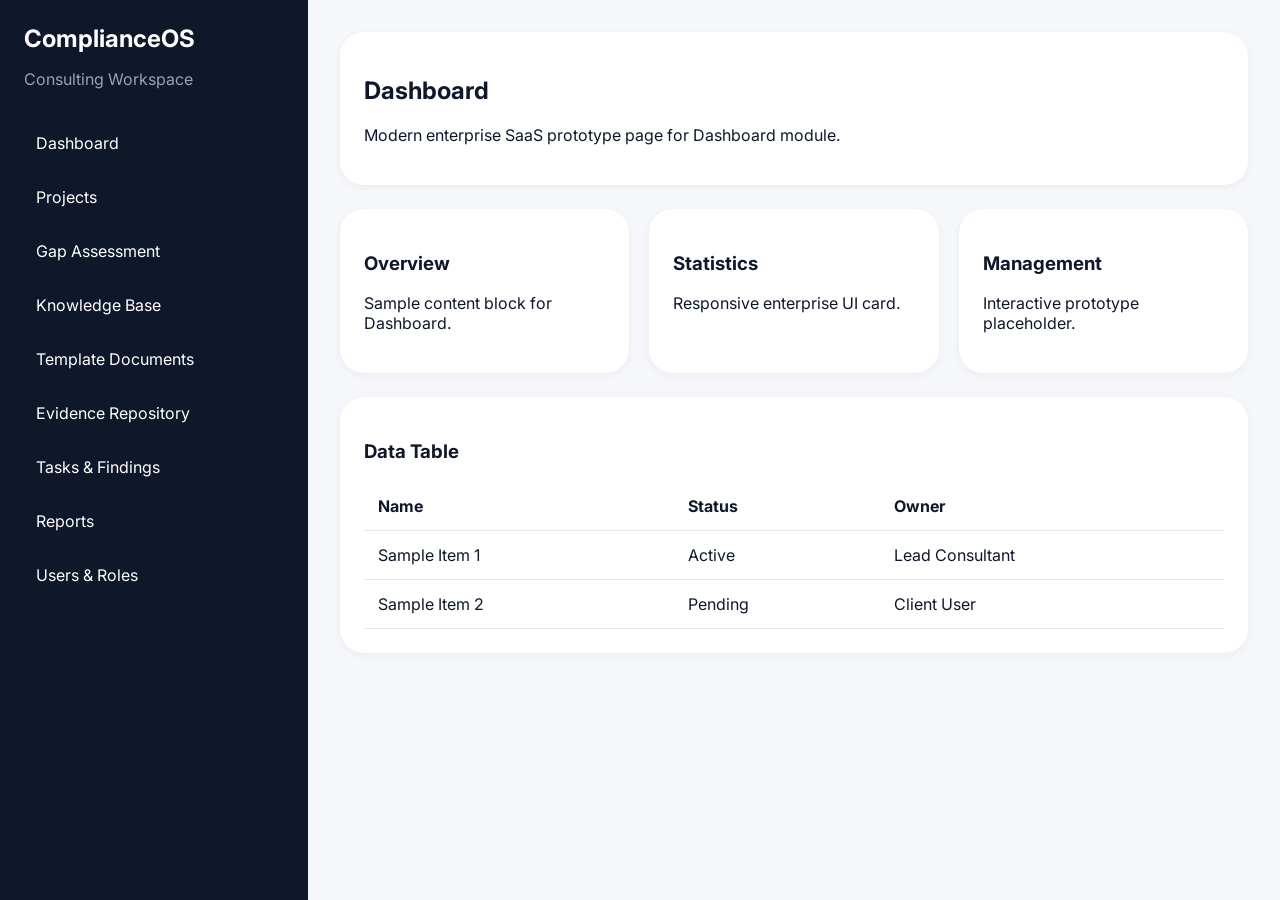
==== index.html @ 2ffb5356 "Initial Atlas upload" ====
<!DOCTYPE html>
<html lang="id">
<head>
  <meta charset="UTF-8">
  <meta name="viewport" content="width=device-width, initial-scale=1.0">
  <title>Dashboard - ComplianceOS</title>
  <link rel="stylesheet" href="assets/css/style.css">
  <link rel="preconnect" href="https://fonts.googleapis.com">
  <link href="https://fonts.googleapis.com/css2?family=Inter:wght@400;500;600;700&display=swap" rel="stylesheet">
</head>
<body>

<div class="layout">

  <aside class="sidebar">
    <h1>ComplianceOS</h1>
    <p>Consulting Workspace</p>

    <nav>
      
<a href="index.html">Dashboard</a>
<a href="projects.html">Projects</a>
<a href="gap-assessment.html">Gap Assessment</a>
<a href="knowledge-base.html">Knowledge Base</a>
<a href="template-documents.html">Template Documents</a>
<a href="evidence-repository.html">Evidence Repository</a>
<a href="tasks-findings.html">Tasks & Findings</a>
<a href="reports.html">Reports</a>
<a href="users-roles.html">Users & Roles</a>

    </nav>
  </aside>

  <main class="main">

    <div class="card">
      <h2>Dashboard</h2>
      <p>Modern enterprise SaaS prototype page for Dashboard module.</p>
    </div>

    <div class="grid">

      <div class="card">
        <h3>Overview</h3>
        <p>Sample content block for Dashboard.</p>
      </div>

      <div class="card">
        <h3>Statistics</h3>
        <p>Responsive enterprise UI card.</p>
      </div>

      <div class="card">
        <h3>Management</h3>
        <p>Interactive prototype placeholder.</p>
      </div>

    </div>

    <div class="card">
      <h3>Data Table</h3>

      <table>
        <thead>
          <tr>
            <th>Name</th>
            <th>Status</th>
            <th>Owner</th>
          </tr>
        </thead>

        <tbody>
          <tr>
            <td>Sample Item 1</td>
            <td>Active</td>
            <td>Lead Consultant</td>
          </tr>

          <tr>
            <td>Sample Item 2</td>
            <td>Pending</td>
            <td>Client User</td>
          </tr>
        </tbody>
      </table>

    </div>

  </main>

</div>

<script src="assets/js/app.js"></script>
</body>
</html>
---- assets/css/style.css ----
body {
  font-family: Inter, sans-serif;
  margin: 0;
  background: #f5f7fb;
  color: #0f172a;
}

.layout {
  display: flex;
  min-height: 100vh;
}

.sidebar {
  width: 260px;
  background: #0f172a;
  color: white;
  padding: 24px;
}

.sidebar h1 {
  margin: 0;
  font-size: 24px;
}

.sidebar p {
  color: #94a3b8;
}

.sidebar nav {
  margin-top: 32px;
  display: flex;
  flex-direction: column;
  gap: 10px;
}

.sidebar nav a {
  color: white;
  text-decoration: none;
  padding: 12px;
  border-radius: 12px;
}

.sidebar nav a:hover {
  background: #1e293b;
}

.main {
  flex: 1;
  padding: 32px;
}

.card {
  background: white;
  padding: 24px;
  border-radius: 24px;
  box-shadow: 0 2px 8px rgba(0,0,0,0.05);
  margin-bottom: 24px;
}

.grid {
  display: grid;
  grid-template-columns: repeat(auto-fit, minmax(250px,1fr));
  gap: 20px;
}

button {
  background: #4f46e5;
  border: none;
  color: white;
  padding: 12px 18px;
  border-radius: 12px;
  cursor: pointer;
}

table {
  width: 100%;
  border-collapse: collapse;
}

table th, table td {
  padding: 14px;
  border-bottom: 1px solid #e2e8f0;
  text-align: left;
}

@media (max-width: 768px) {
  .layout {
    flex-direction: column;
  }

  .sidebar {
    width: auto;
  }
}
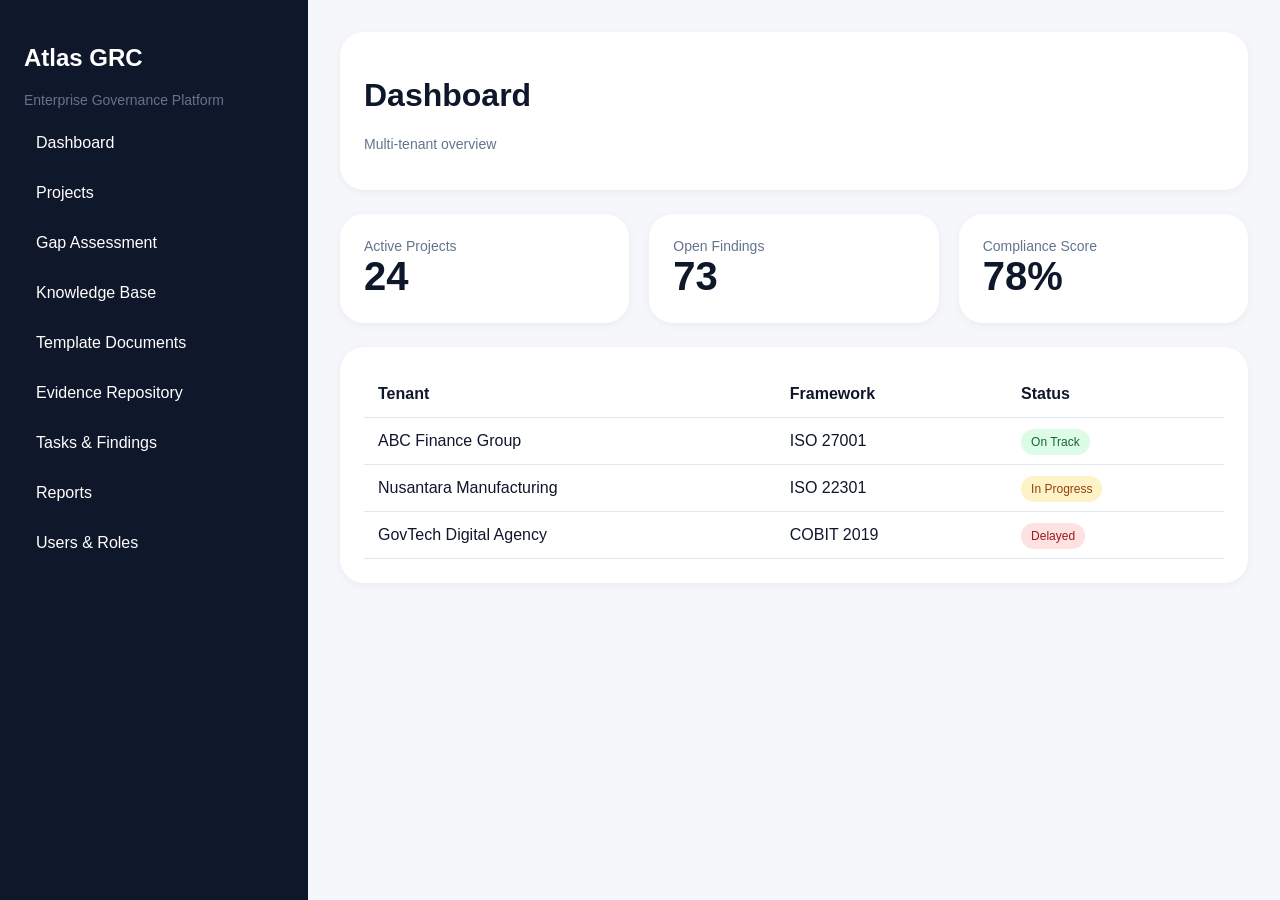
==== commit fa2ba6a1: "Add files via upload" ====
--- a/index.html
+++ b/index.html
@@ -1,24 +1,18 @@
 
 <!DOCTYPE html>
-<html lang="id">
+<html>
 <head>
-  <meta charset="UTF-8">
-  <meta name="viewport" content="width=device-width, initial-scale=1.0">
-  <title>Dashboard - ComplianceOS</title>
-  <link rel="stylesheet" href="assets/css/style.css">
-  <link rel="preconnect" href="https://fonts.googleapis.com">
-  <link href="https://fonts.googleapis.com/css2?family=Inter:wght@400;500;600;700&display=swap" rel="stylesheet">
+<meta charset='UTF-8'>
+<meta name='viewport' content='width=device-width, initial-scale=1.0'>
+<title>Index - Atlas GRC Platform</title>
+<link rel='stylesheet' href='assets/css/style.css'>
 </head>
 <body>
+<div class='layout'>
+<aside class='sidebar'>
+<h1>Atlas GRC</h1>
+<p class='small'>Enterprise Governance Platform</p>
 
-<div class="layout">
-
-  <aside class="sidebar">
-    <h1>ComplianceOS</h1>
-    <p>Consulting Workspace</p>
-
-    <nav>
-      
 <a href="index.html">Dashboard</a>
 <a href="projects.html">Projects</a>
 <a href="gap-assessment.html">Gap Assessment</a>
@@ -29,68 +23,26 @@
 <a href="reports.html">Reports</a>
 <a href="users-roles.html">Users & Roles</a>
 
-    </nav>
-  </aside>
+</aside>
+<main class='main'>
 
-  <main class="main">
-
-    <div class="card">
-      <h2>Dashboard</h2>
-      <p>Modern enterprise SaaS prototype page for Dashboard module.</p>
-    </div>
-
-    <div class="grid">
-
-      <div class="card">
-        <h3>Overview</h3>
-        <p>Sample content block for Dashboard.</p>
-      </div>
-
-      <div class="card">
-        <h3>Statistics</h3>
-        <p>Responsive enterprise UI card.</p>
-      </div>
-
-      <div class="card">
-        <h3>Management</h3>
-        <p>Interactive prototype placeholder.</p>
-      </div>
-
-    </div>
-
-    <div class="card">
-      <h3>Data Table</h3>
-
-      <table>
-        <thead>
-          <tr>
-            <th>Name</th>
-            <th>Status</th>
-            <th>Owner</th>
-          </tr>
-        </thead>
-
-        <tbody>
-          <tr>
-            <td>Sample Item 1</td>
-            <td>Active</td>
-            <td>Lead Consultant</td>
-          </tr>
-
-          <tr>
-            <td>Sample Item 2</td>
-            <td>Pending</td>
-            <td>Client User</td>
-          </tr>
-        </tbody>
-      </table>
-
-    </div>
-
-  </main>
-
+<div class='card'><h1>Dashboard</h1><p class='small'>Multi-tenant overview</p></div>
+<div class='grid'>
+<div class='card'><div class='small'>Active Projects</div><div class='kpi'>24</div></div>
+<div class='card'><div class='small'>Open Findings</div><div class='kpi'>73</div></div>
+<div class='card'><div class='small'>Compliance Score</div><div class='kpi'>78%</div></div>
+</div>
+<div class='card'>
+<table>
+<tr><th>Tenant</th><th>Framework</th><th>Status</th></tr>
+<tr><td>ABC Finance Group</td><td>ISO 27001</td><td><span class='badge green'>On Track</span></td></tr>
+<tr><td>Nusantara Manufacturing</td><td>ISO 22301</td><td><span class='badge yellow'>In Progress</span></td></tr>
+<tr><td>GovTech Digital Agency</td><td>COBIT 2019</td><td><span class='badge red'>Delayed</span></td></tr>
+</table>
 </div>
 
-<script src="assets/js/app.js"></script>
+</main>
+</div>
+<script src='assets/js/app.js'></script>
 </body>
 </html>
--- a/assets/css/style.css
+++ b/assets/css/style.css
@@ -1,95 +1,20 @@
 
-body {
-  font-family: Inter, sans-serif;
-  margin: 0;
-  background: #f5f7fb;
-  color: #0f172a;
-}
-
-.layout {
-  display: flex;
-  min-height: 100vh;
-}
-
-.sidebar {
-  width: 260px;
-  background: #0f172a;
-  color: white;
-  padding: 24px;
-}
-
-.sidebar h1 {
-  margin: 0;
-  font-size: 24px;
-}
-
-.sidebar p {
-  color: #94a3b8;
-}
-
-.sidebar nav {
-  margin-top: 32px;
-  display: flex;
-  flex-direction: column;
-  gap: 10px;
-}
-
-.sidebar nav a {
-  color: white;
-  text-decoration: none;
-  padding: 12px;
-  border-radius: 12px;
-}
-
-.sidebar nav a:hover {
-  background: #1e293b;
-}
-
-.main {
-  flex: 1;
-  padding: 32px;
-}
-
-.card {
-  background: white;
-  padding: 24px;
-  border-radius: 24px;
-  box-shadow: 0 2px 8px rgba(0,0,0,0.05);
-  margin-bottom: 24px;
-}
-
-.grid {
-  display: grid;
-  grid-template-columns: repeat(auto-fit, minmax(250px,1fr));
-  gap: 20px;
-}
-
-button {
-  background: #4f46e5;
-  border: none;
-  color: white;
-  padding: 12px 18px;
-  border-radius: 12px;
-  cursor: pointer;
-}
-
-table {
-  width: 100%;
-  border-collapse: collapse;
-}
-
-table th, table td {
-  padding: 14px;
-  border-bottom: 1px solid #e2e8f0;
-  text-align: left;
-}
-
-@media (max-width: 768px) {
-  .layout {
-    flex-direction: column;
-  }
-
-  .sidebar {
-    width: auto;
-  }
-}
+body{font-family:Arial,sans-serif;background:#f5f7fb;margin:0;color:#0f172a}
+.layout{display:flex;min-height:100vh}
+.sidebar{width:260px;background:#0f172a;color:white;padding:24px}
+.sidebar a{display:block;color:white;text-decoration:none;padding:12px;border-radius:12px;margin-top:8px}
+.sidebar a:hover,.active{background:#4f46e5}
+.main{flex:1;padding:32px}
+.card{background:white;padding:24px;border-radius:24px;box-shadow:0 2px 8px rgba(0,0,0,.05);margin-bottom:24px}
+.grid{display:grid;grid-template-columns:repeat(auto-fit,minmax(250px,1fr));gap:20px}
+.kpi{font-size:40px;font-weight:bold}
+.small{color:#64748b;font-size:14px}
+table{width:100%;border-collapse:collapse}
+th,td{padding:14px;border-bottom:1px solid #e2e8f0;text-align:left}
+.badge{padding:6px 10px;border-radius:999px;font-size:12px}
+.green{background:#dcfce7;color:#166534}
+.yellow{background:#fef3c7;color:#92400e}
+.red{background:#fee2e2;color:#991b1b}
+.blue{background:#dbeafe;color:#1d4ed8}
+.btn{background:#4f46e5;color:white;border:none;padding:12px 18px;border-radius:12px}
+@media(max-width:768px){.layout{flex-direction:column}.sidebar{width:auto}.main{padding:18px}}
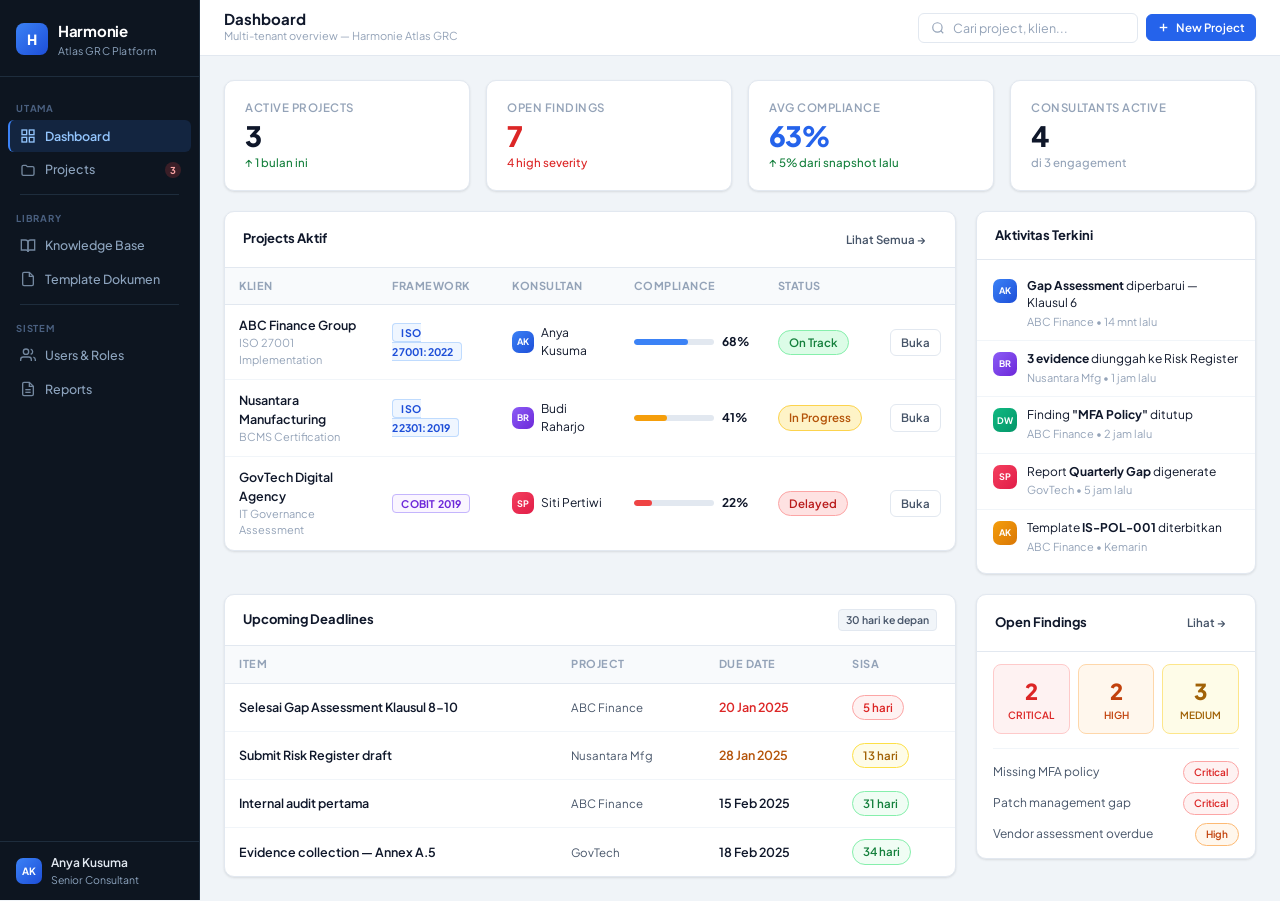
==== commit fc12dcda: "Add files via upload" ====
--- a/index.html
+++ b/index.html
@@ -1,48 +1,352 @@
-
 <!DOCTYPE html>
-<html>
+<html lang="id">
 <head>
-<meta charset='UTF-8'>
-<meta name='viewport' content='width=device-width, initial-scale=1.0'>
-<title>Index - Atlas GRC Platform</title>
-<link rel='stylesheet' href='assets/css/style.css'>
+<meta charset="UTF-8">
+<meta name="viewport" content="width=device-width, initial-scale=1.0">
+<title>Dashboard — Harmonie (Atlas GRC)</title>
+<link rel="stylesheet" href="styles.css">
 </head>
 <body>
-<div class='layout'>
-<aside class='sidebar'>
-<h1>Atlas GRC</h1>
-<p class='small'>Enterprise Governance Platform</p>
-
-<a href="index.html">Dashboard</a>
-<a href="projects.html">Projects</a>
-<a href="gap-assessment.html">Gap Assessment</a>
-<a href="knowledge-base.html">Knowledge Base</a>
-<a href="template-documents.html">Template Documents</a>
-<a href="evidence-repository.html">Evidence Repository</a>
-<a href="tasks-findings.html">Tasks & Findings</a>
-<a href="reports.html">Reports</a>
-<a href="users-roles.html">Users & Roles</a>
-
-</aside>
-<main class='main'>
-
-<div class='card'><h1>Dashboard</h1><p class='small'>Multi-tenant overview</p></div>
-<div class='grid'>
-<div class='card'><div class='small'>Active Projects</div><div class='kpi'>24</div></div>
-<div class='card'><div class='small'>Open Findings</div><div class='kpi'>73</div></div>
-<div class='card'><div class='small'>Compliance Score</div><div class='kpi'>78%</div></div>
+<div class="app-shell">
+
+  <!-- SIDEBAR -->
+  <aside class="sidebar">
+    <div class="sidebar-header">
+      <div class="sidebar-logo">
+        <div class="sidebar-logo-icon">H</div>
+        <div>
+          <div class="sidebar-brand-name">Harmonie</div>
+          <div class="sidebar-brand-sub">Atlas GRC Platform</div>
+        </div>
+      </div>
+    </div>
+
+    <nav class="sidebar-nav">
+      <div class="nav-section-label">Utama</div>
+      <a href="index.html" class="nav-item active">
+        <svg class="nav-icon" viewBox="0 0 24 24" fill="none" stroke="currentColor" stroke-width="2"><rect x="3" y="3" width="7" height="7"/><rect x="14" y="3" width="7" height="7"/><rect x="3" y="14" width="7" height="7"/><rect x="14" y="14" width="7" height="7"/></svg>
+        Dashboard
+      </a>
+      <a href="projects.html" class="nav-item">
+        <svg class="nav-icon" viewBox="0 0 24 24" fill="none" stroke="currentColor" stroke-width="2"><path d="M3 7a2 2 0 0 1 2-2h4l2 2h8a2 2 0 0 1 2 2v9a2 2 0 0 1-2 2H5a2 2 0 0 1-2-2z"/></svg>
+        Projects
+        <span class="nav-badge">3</span>
+      </a>
+
+      <div class="sidebar-divider"></div>
+      <div class="nav-section-label">Library</div>
+      <a href="knowledge-base.html" class="nav-item">
+        <svg class="nav-icon" viewBox="0 0 24 24" fill="none" stroke="currentColor" stroke-width="2"><path d="M2 3h6a4 4 0 0 1 4 4v14a3 3 0 0 0-3-3H2z"/><path d="M22 3h-6a4 4 0 0 0-4 4v14a3 3 0 0 1 3-3h7z"/></svg>
+        Knowledge Base
+      </a>
+      <a href="template-documents.html" class="nav-item">
+        <svg class="nav-icon" viewBox="0 0 24 24" fill="none" stroke="currentColor" stroke-width="2"><path d="M14 2H6a2 2 0 0 0-2 2v16a2 2 0 0 0 2 2h12a2 2 0 0 0 2-2V8z"/><polyline points="14,2 14,8 20,8"/></svg>
+        Template Dokumen
+      </a>
+      <div class="sidebar-divider"></div>
+      <div class="nav-section-label">Sistem</div>
+      <a href="users-roles.html" class="nav-item">
+        <svg class="nav-icon" viewBox="0 0 24 24" fill="none" stroke="currentColor" stroke-width="2"><path d="M17 21v-2a4 4 0 0 0-4-4H5a4 4 0 0 0-4 4v2"/><circle cx="9" cy="7" r="4"/><path d="M23 21v-2a4 4 0 0 0-3-3.87"/><path d="M16 3.13a4 4 0 0 1 0 7.75"/></svg>
+        Users & Roles
+      </a>
+      <a href="reports.html" class="nav-item">
+        <svg class="nav-icon" viewBox="0 0 24 24" fill="none" stroke="currentColor" stroke-width="2"><path d="M14 2H6a2 2 0 0 0-2 2v16a2 2 0 0 0 2 2h12a2 2 0 0 0 2-2V8z"/><polyline points="14,2 14,8 20,8"/><line x1="16" y1="13" x2="8" y2="13"/><line x1="16" y1="17" x2="8" y2="17"/></svg>
+        Reports
+      </a>
+    </nav>
+
+    <div class="sidebar-footer">
+      <div class="user-info">
+        <div class="avatar av-blue">AK</div>
+        <div>
+          <div class="user-name">Anya Kusuma</div>
+          <div class="user-role">Senior Consultant</div>
+        </div>
+      </div>
+    </div>
+  </aside>
+
+  <!-- MAIN -->
+  <div class="main-content">
+    <!-- TOPBAR -->
+    <div class="topbar">
+      <div class="topbar-title-area">
+        <div class="topbar-title">Dashboard</div>
+        <div class="topbar-subtitle">Multi-tenant overview — Harmonie Atlas GRC</div>
+      </div>
+      <div class="topbar-actions">
+        <div class="search-bar">
+          <svg width="14" height="14" viewBox="0 0 24 24" fill="none" stroke="#94a3b8" stroke-width="2"><circle cx="11" cy="11" r="8"/><path d="m21 21-4.35-4.35"/></svg>
+          <input type="text" placeholder="Cari project, klien...">
+        </div>
+        <a href="projects.html" class="btn btn-primary btn-sm">
+          <svg width="13" height="13" viewBox="0 0 24 24" fill="none" stroke="currentColor" stroke-width="2.5"><line x1="12" y1="5" x2="12" y2="19"/><line x1="5" y1="12" x2="19" y2="12"/></svg>
+          New Project
+        </a>
+      </div>
+    </div>
+
+    <!-- PAGE CONTENT -->
+    <div class="page-content">
+
+      <!-- STAT CARDS -->
+      <div class="grid-4 mb-20">
+        <div class="stat-card">
+          <div class="stat-label">Active Projects</div>
+          <div class="stat-value">3</div>
+          <div class="stat-delta up">↑ 1 bulan ini</div>
+        </div>
+        <div class="stat-card">
+          <div class="stat-label">Open Findings</div>
+          <div class="stat-value" style="color:#dc2626">7</div>
+          <div class="stat-delta down">4 high severity</div>
+        </div>
+        <div class="stat-card">
+          <div class="stat-label">Avg Compliance</div>
+          <div class="stat-value" style="color:#2563eb">63%</div>
+          <div class="stat-delta up">↑ 5% dari snapshot lalu</div>
+        </div>
+        <div class="stat-card">
+          <div class="stat-label">Consultants Active</div>
+          <div class="stat-value">4</div>
+          <div class="stat-delta">di 3 engagement</div>
+        </div>
+      </div>
+
+      <!-- PROJECTS TABLE + ACTIVITY -->
+      <div class="flex gap-20 mb-20" style="align-items:flex-start">
+
+        <!-- Projects overview -->
+        <div class="card" style="flex:1">
+          <div class="card-header">
+            <div class="card-title">Projects Aktif</div>
+            <a href="projects.html" class="btn btn-ghost btn-sm">Lihat Semua →</a>
+          </div>
+          <div class="table-wrapper">
+            <table>
+              <thead>
+                <tr>
+                  <th>Klien</th>
+                  <th>Framework</th>
+                  <th>Konsultan</th>
+                  <th>Compliance</th>
+                  <th>Status</th>
+                  <th></th>
+                </tr>
+              </thead>
+              <tbody>
+                <tr>
+                  <td>
+                    <div style="font-weight:600">ABC Finance Group</div>
+                    <div style="font-size:11px;color:#94a3b8">ISO 27001 Implementation</div>
+                  </td>
+                  <td><span class="badge-framework">ISO 27001:2022</span></td>
+                  <td>
+                    <div style="display:flex;align-items:center;gap:7px">
+                      <div class="avatar av-blue" style="width:22px;height:22px;font-size:9px">AK</div>
+                      <span style="font-size:12px">Anya Kusuma</span>
+                    </div>
+                  </td>
+                  <td>
+                    <div style="display:flex;align-items:center;gap:8px">
+                      <div class="progress-bar-wrap" style="width:80px">
+                        <div class="progress-bar-fill fill-blue" style="width:68%"></div>
+                      </div>
+                      <span style="font-size:12px;font-weight:700">68%</span>
+                    </div>
+                  </td>
+                  <td><span class="badge badge-on-track">On Track</span></td>
+                  <td><a href="project-detail.html" class="btn btn-secondary btn-sm">Buka</a></td>
+                </tr>
+                <tr>
+                  <td>
+                    <div style="font-weight:600">Nusantara Manufacturing</div>
+                    <div style="font-size:11px;color:#94a3b8">BCMS Certification</div>
+                  </td>
+                  <td><span class="badge-framework">ISO 22301:2019</span></td>
+                  <td>
+                    <div style="display:flex;align-items:center;gap:7px">
+                      <div class="avatar av-violet" style="width:22px;height:22px;font-size:9px">BR</div>
+                      <span style="font-size:12px">Budi Raharjo</span>
+                    </div>
+                  </td>
+                  <td>
+                    <div style="display:flex;align-items:center;gap:8px">
+                      <div class="progress-bar-wrap" style="width:80px">
+                        <div class="progress-bar-fill fill-amber" style="width:41%"></div>
+                      </div>
+                      <span style="font-size:12px;font-weight:700">41%</span>
+                    </div>
+                  </td>
+                  <td><span class="badge badge-in-progress">In Progress</span></td>
+                  <td><a href="project-detail.html" class="btn btn-secondary btn-sm">Buka</a></td>
+                </tr>
+                <tr>
+                  <td>
+                    <div style="font-weight:600">GovTech Digital Agency</div>
+                    <div style="font-size:11px;color:#94a3b8">IT Governance Assessment</div>
+                  </td>
+                  <td><span class="badge-framework" style="background:#faf5ff;color:#6d28d9;border-color:#c4b5fd">COBIT 2019</span></td>
+                  <td>
+                    <div style="display:flex;align-items:center;gap:7px">
+                      <div class="avatar av-rose" style="width:22px;height:22px;font-size:9px">SP</div>
+                      <span style="font-size:12px">Siti Pertiwi</span>
+                    </div>
+                  </td>
+                  <td>
+                    <div style="display:flex;align-items:center;gap:8px">
+                      <div class="progress-bar-wrap" style="width:80px">
+                        <div class="progress-bar-fill fill-red" style="width:22%"></div>
+                      </div>
+                      <span style="font-size:12px;font-weight:700">22%</span>
+                    </div>
+                  </td>
+                  <td><span class="badge badge-delayed">Delayed</span></td>
+                  <td><a href="project-detail.html" class="btn btn-secondary btn-sm">Buka</a></td>
+                </tr>
+              </tbody>
+            </table>
+          </div>
+        </div>
+
+        <!-- Activity feed -->
+        <div class="card" style="width:280px;flex-shrink:0">
+          <div class="card-header">
+            <div class="card-title">Aktivitas Terkini</div>
+          </div>
+          <div style="padding:8px 0">
+            <!-- Activity items -->
+            <div style="padding:10px 16px;border-bottom:1px solid #f1f5f9;display:flex;gap:10px;align-items:flex-start">
+              <div class="avatar av-blue" style="width:24px;height:24px;font-size:9px;margin-top:1px">AK</div>
+              <div>
+                <div style="font-size:12px;color:#0f172a;line-height:1.4"><strong>Gap Assessment</strong> diperbarui — Klausul 6</div>
+                <div style="font-size:11px;color:#94a3b8;margin-top:2px">ABC Finance • 14 mnt lalu</div>
+              </div>
+            </div>
+            <div style="padding:10px 16px;border-bottom:1px solid #f1f5f9;display:flex;gap:10px;align-items:flex-start">
+              <div class="avatar av-violet" style="width:24px;height:24px;font-size:9px;margin-top:1px">BR</div>
+              <div>
+                <div style="font-size:12px;color:#0f172a;line-height:1.4"><strong>3 evidence</strong> diunggah ke Risk Register</div>
+                <div style="font-size:11px;color:#94a3b8;margin-top:2px">Nusantara Mfg • 1 jam lalu</div>
+              </div>
+            </div>
+            <div style="padding:10px 16px;border-bottom:1px solid #f1f5f9;display:flex;gap:10px;align-items:flex-start">
+              <div class="avatar av-emerald" style="width:24px;height:24px;font-size:9px;margin-top:1px">DW</div>
+              <div>
+                <div style="font-size:12px;color:#0f172a;line-height:1.4">Finding <strong>"MFA Policy"</strong> ditutup</div>
+                <div style="font-size:11px;color:#94a3b8;margin-top:2px">ABC Finance • 2 jam lalu</div>
+              </div>
+            </div>
+            <div style="padding:10px 16px;border-bottom:1px solid #f1f5f9;display:flex;gap:10px;align-items:flex-start">
+              <div class="avatar av-rose" style="width:24px;height:24px;font-size:9px;margin-top:1px">SP</div>
+              <div>
+                <div style="font-size:12px;color:#0f172a;line-height:1.4">Report <strong>Quarterly Gap</strong> digenerate</div>
+                <div style="font-size:11px;color:#94a3b8;margin-top:2px">GovTech • 5 jam lalu</div>
+              </div>
+            </div>
+            <div style="padding:10px 16px;display:flex;gap:10px;align-items:flex-start">
+              <div class="avatar av-amber" style="width:24px;height:24px;font-size:9px;margin-top:1px">AK</div>
+              <div>
+                <div style="font-size:12px;color:#0f172a;line-height:1.4">Template <strong>IS-POL-001</strong> diterbitkan</div>
+                <div style="font-size:11px;color:#94a3b8;margin-top:2px">ABC Finance • Kemarin</div>
+              </div>
+            </div>
+          </div>
+        </div>
+
+      </div>
+
+      <!-- UPCOMING DEADLINES + OPEN FINDINGS -->
+      <div class="flex gap-20" style="align-items:flex-start">
+
+        <!-- Upcoming deadlines -->
+        <div class="card" style="flex:1">
+          <div class="card-header">
+            <div class="card-title">Upcoming Deadlines</div>
+            <span class="tag">30 hari ke depan</span>
+          </div>
+          <div class="table-wrapper">
+            <table>
+              <thead>
+                <tr>
+                  <th>Item</th>
+                  <th>Project</th>
+                  <th>Due Date</th>
+                  <th>Sisa</th>
+                </tr>
+              </thead>
+              <tbody>
+                <tr>
+                  <td style="font-weight:600">Selesai Gap Assessment Klausul 8-10</td>
+                  <td><span style="font-size:11.5px;color:#475569">ABC Finance</span></td>
+                  <td style="font-weight:600;color:#dc2626">20 Jan 2025</td>
+                  <td><span class="badge badge-critical">5 hari</span></td>
+                </tr>
+                <tr>
+                  <td style="font-weight:600">Submit Risk Register draft</td>
+                  <td><span style="font-size:11.5px;color:#475569">Nusantara Mfg</span></td>
+                  <td style="font-weight:600;color:#b45309">28 Jan 2025</td>
+                  <td><span class="badge badge-medium">13 hari</span></td>
+                </tr>
+                <tr>
+                  <td style="font-weight:600">Internal audit pertama</td>
+                  <td><span style="font-size:11.5px;color:#475569">ABC Finance</span></td>
+                  <td style="font-weight:600">15 Feb 2025</td>
+                  <td><span class="badge badge-low">31 hari</span></td>
+                </tr>
+                <tr>
+                  <td style="font-weight:600">Evidence collection — Annex A.5</td>
+                  <td><span style="font-size:11.5px;color:#475569">GovTech</span></td>
+                  <td style="font-weight:600">18 Feb 2025</td>
+                  <td><span class="badge badge-low">34 hari</span></td>
+                </tr>
+              </tbody>
+            </table>
+          </div>
+        </div>
+
+        <!-- Open findings summary -->
+        <div class="card" style="width:280px;flex-shrink:0">
+          <div class="card-header">
+            <div class="card-title">Open Findings</div>
+            <a href="tasks-findings.html" class="btn btn-ghost btn-sm">Lihat →</a>
+          </div>
+          <div style="padding:12px 16px">
+            <div style="display:flex;gap:8px;margin-bottom:14px">
+              <div style="flex:1;background:#fef2f2;border:1px solid #fecaca;border-radius:8px;padding:10px;text-align:center">
+                <div style="font-size:22px;font-weight:800;color:#dc2626">2</div>
+                <div style="font-size:10px;font-weight:600;color:#dc2626;text-transform:uppercase">Critical</div>
+              </div>
+              <div style="flex:1;background:#fff7ed;border:1px solid #fed7aa;border-radius:8px;padding:10px;text-align:center">
+                <div style="font-size:22px;font-weight:800;color:#c2410c">2</div>
+                <div style="font-size:10px;font-weight:600;color:#c2410c;text-transform:uppercase">High</div>
+              </div>
+              <div style="flex:1;background:#fefce8;border:1px solid #fde68a;border-radius:8px;padding:10px;text-align:center">
+                <div style="font-size:22px;font-weight:800;color:#a16207">3</div>
+                <div style="font-size:10px;font-weight:600;color:#a16207;text-transform:uppercase">Medium</div>
+              </div>
+            </div>
+            <div style="border-top:1px solid #f1f5f9;padding-top:12px">
+              <div style="margin-bottom:8px;display:flex;justify-content:space-between;align-items:center">
+                <span style="font-size:12px;color:#475569">Missing MFA policy</span>
+                <span class="badge badge-critical" style="font-size:10px">Critical</span>
+              </div>
+              <div style="margin-bottom:8px;display:flex;justify-content:space-between;align-items:center">
+                <span style="font-size:12px;color:#475569">Patch management gap</span>
+                <span class="badge badge-critical" style="font-size:10px">Critical</span>
+              </div>
+              <div style="display:flex;justify-content:space-between;align-items:center">
+                <span style="font-size:12px;color:#475569">Vendor assessment overdue</span>
+                <span class="badge badge-high" style="font-size:10px">High</span>
+              </div>
+            </div>
+          </div>
+        </div>
+
+      </div>
+
+    </div>
+  </div>
 </div>
-<div class='card'>
-<table>
-<tr><th>Tenant</th><th>Framework</th><th>Status</th></tr>
-<tr><td>ABC Finance Group</td><td>ISO 27001</td><td><span class='badge green'>On Track</span></td></tr>
-<tr><td>Nusantara Manufacturing</td><td>ISO 22301</td><td><span class='badge yellow'>In Progress</span></td></tr>
-<tr><td>GovTech Digital Agency</td><td>COBIT 2019</td><td><span class='badge red'>Delayed</span></td></tr>
-</table>
-</div>
-
-</main>
-</div>
-<script src='assets/js/app.js'></script>
 </body>
 </html>
--- a/styles.css
+++ b/styles.css
@@ -0,0 +1,1111 @@
+/* ============================================================
+   HARMONIE (ATLAS GRC) — Design System
+   Font: Plus Jakarta Sans (Google Fonts)
+   ============================================================ */
+
+@import url('https://fonts.googleapis.com/css2?family=Plus+Jakarta+Sans:wght@300;400;500;600;700;800&display=swap');
+
+/* ── CSS Variables ─────────────────────────────────────────── */
+:root {
+  /* Sidebar */
+  --sidebar-bg: #0d1520;
+  --sidebar-border: #1e2d3d;
+  --sidebar-text: #8da4be;
+  --sidebar-hover: rgba(255,255,255,0.06);
+  --sidebar-active-bg: rgba(59,130,246,0.15);
+  --sidebar-active-text: #93c5fd;
+  --sidebar-active-border: #3b82f6;
+  --sidebar-section-label: #4a6080;
+  --sidebar-width: 200px;
+
+  /* Content */
+  --content-bg: #f0f4f8;
+  --card-bg: #ffffff;
+  --card-shadow: 0 1px 3px rgba(0,0,0,0.07), 0 1px 2px rgba(0,0,0,0.04);
+  --card-shadow-hover: 0 4px 12px rgba(0,0,0,0.10);
+  --border: #e2e8f0;
+  --border-light: #f1f5f9;
+
+  /* Typography */
+  --text-primary: #0f172a;
+  --text-secondary: #475569;
+  --text-muted: #94a3b8;
+  --text-link: #2563eb;
+
+  /* Brand / Primary */
+  --primary: #2563eb;
+  --primary-hover: #1d4ed8;
+  --primary-light: #eff6ff;
+  --primary-border: #bfdbfe;
+
+  /* Status — Implemented */
+  --s-impl-text: #15803d;
+  --s-impl-bg: #dcfce7;
+  --s-impl-border: #86efac;
+
+  /* Status — Partial */
+  --s-part-text: #b45309;
+  --s-part-bg: #fef3c7;
+  --s-part-border: #fcd34d;
+
+  /* Status — Not Implemented */
+  --s-none-text: #b91c1c;
+  --s-none-bg: #fee2e2;
+  --s-none-border: #fca5a5;
+
+  /* Status — Not Applicable */
+  --s-na-text: #64748b;
+  --s-na-bg: #f1f5f9;
+  --s-na-border: #cbd5e1;
+
+  /* Severity */
+  --sev-critical: #ef4444;
+  --sev-high: #f97316;
+  --sev-medium: #eab308;
+  --sev-low: #22c55e;
+
+  /* Misc */
+  --radius-sm: 6px;
+  --radius: 10px;
+  --radius-lg: 14px;
+  --transition: all 0.18s ease;
+}
+
+/* ── Reset & Base ───────────────────────────────────────────── */
+*, *::before, *::after { box-sizing: border-box; margin: 0; padding: 0; }
+
+html { font-size: 14px; }
+
+body {
+  font-family: 'Plus Jakarta Sans', sans-serif;
+  background: var(--content-bg);
+  color: var(--text-primary);
+  line-height: 1.5;
+  min-height: 100vh;
+  display: flex;
+}
+
+a { color: inherit; text-decoration: none; }
+button { font-family: inherit; cursor: pointer; border: none; outline: none; }
+input, select, textarea { font-family: inherit; }
+
+/* ── App Shell ──────────────────────────────────────────────── */
+.app-shell {
+  display: flex;
+  width: 100%;
+  min-height: 100vh;
+}
+
+/* ── Sidebar ────────────────────────────────────────────────── */
+.sidebar {
+  width: var(--sidebar-width);
+  min-width: var(--sidebar-width);
+  background: var(--sidebar-bg);
+  border-right: 1px solid var(--sidebar-border);
+  display: flex;
+  flex-direction: column;
+  position: fixed;
+  top: 0; left: 0; bottom: 0;
+  z-index: 100;
+  overflow-y: auto;
+}
+
+.sidebar-header {
+  padding: 20px 16px 16px;
+  border-bottom: 1px solid var(--sidebar-border);
+}
+
+.sidebar-logo {
+  display: flex;
+  align-items: center;
+  gap: 10px;
+  margin-bottom: 2px;
+}
+
+.sidebar-logo-icon {
+  width: 32px; height: 32px;
+  background: linear-gradient(135deg, #3b82f6 0%, #1d4ed8 100%);
+  border-radius: 8px;
+  display: flex; align-items: center; justify-content: center;
+  font-size: 14px; font-weight: 800; color: white;
+  letter-spacing: -0.5px;
+  flex-shrink: 0;
+}
+
+.sidebar-brand-name {
+  font-size: 15px;
+  font-weight: 700;
+  color: #ffffff;
+  letter-spacing: -0.3px;
+}
+
+.sidebar-brand-sub {
+  font-size: 10.5px;
+  color: var(--sidebar-text);
+  font-weight: 400;
+  letter-spacing: 0.2px;
+}
+
+/* Project context badge in sidebar */
+.sidebar-project-ctx {
+  margin: 12px 16px 0;
+  background: rgba(59,130,246,0.1);
+  border: 1px solid rgba(59,130,246,0.2);
+  border-radius: var(--radius-sm);
+  padding: 8px 10px;
+}
+.sidebar-project-ctx .ctx-label {
+  font-size: 9.5px;
+  font-weight: 600;
+  text-transform: uppercase;
+  letter-spacing: 0.6px;
+  color: #60a5fa;
+  margin-bottom: 2px;
+}
+.sidebar-project-ctx .ctx-name {
+  font-size: 11.5px;
+  font-weight: 600;
+  color: #e2e8f0;
+  white-space: nowrap;
+  overflow: hidden;
+  text-overflow: ellipsis;
+}
+.sidebar-project-ctx .ctx-framework {
+  font-size: 10px;
+  color: var(--sidebar-text);
+}
+
+/* Nav */
+.sidebar-nav {
+  flex: 1;
+  padding: 12px 8px;
+}
+
+.nav-section-label {
+  font-size: 9.5px;
+  font-weight: 700;
+  text-transform: uppercase;
+  letter-spacing: 0.8px;
+  color: var(--sidebar-section-label);
+  padding: 8px 8px 4px;
+  margin-top: 4px;
+}
+
+.nav-item {
+  display: flex;
+  align-items: center;
+  gap: 9px;
+  padding: 7px 10px;
+  border-radius: var(--radius-sm);
+  color: var(--sidebar-text);
+  font-size: 12.5px;
+  font-weight: 500;
+  transition: var(--transition);
+  cursor: pointer;
+  margin-bottom: 1px;
+  border-left: 2px solid transparent;
+  text-decoration: none;
+}
+
+.nav-item:hover {
+  background: var(--sidebar-hover);
+  color: #cbd5e1;
+}
+
+.nav-item.active {
+  background: var(--sidebar-active-bg);
+  color: var(--sidebar-active-text);
+  border-left-color: var(--sidebar-active-border);
+  font-weight: 600;
+}
+
+.nav-item .nav-icon {
+  width: 16px; height: 16px;
+  opacity: 0.8;
+  flex-shrink: 0;
+}
+
+.nav-item.active .nav-icon { opacity: 1; }
+
+.nav-item .nav-badge {
+  margin-left: auto;
+  background: rgba(239,68,68,0.2);
+  color: #fca5a5;
+  font-size: 9.5px;
+  font-weight: 700;
+  padding: 1px 5px;
+  border-radius: 10px;
+}
+
+.sidebar-divider {
+  height: 1px;
+  background: var(--sidebar-border);
+  margin: 8px 12px;
+}
+
+/* User footer */
+.sidebar-footer {
+  padding: 12px 16px;
+  border-top: 1px solid var(--sidebar-border);
+}
+
+.user-info {
+  display: flex;
+  align-items: center;
+  gap: 9px;
+}
+
+.user-avatar {
+  width: 30px; height: 30px;
+  border-radius: 8px;
+  background: linear-gradient(135deg, #3b82f6 0%, #1d4ed8 100%);
+  display: flex; align-items: center; justify-content: center;
+  font-size: 11px; font-weight: 700; color: white;
+  flex-shrink: 0;
+}
+
+.user-name {
+  font-size: 12px;
+  font-weight: 600;
+  color: #e2e8f0;
+  white-space: nowrap;
+  overflow: hidden;
+  text-overflow: ellipsis;
+}
+
+.user-role {
+  font-size: 10.5px;
+  color: var(--sidebar-text);
+}
+
+/* ── Main Content ────────────────────────────────────────────── */
+.main-content {
+  margin-left: var(--sidebar-width);
+  flex: 1;
+  display: flex;
+  flex-direction: column;
+  min-height: 100vh;
+}
+
+/* ── Topbar ──────────────────────────────────────────────────── */
+.topbar {
+  background: var(--card-bg);
+  border-bottom: 1px solid var(--border);
+  padding: 0 24px;
+  height: 56px;
+  display: flex;
+  align-items: center;
+  gap: 12px;
+  position: sticky; top: 0;
+  z-index: 50;
+}
+
+.topbar-back {
+  display: flex; align-items: center; gap: 5px;
+  padding: 5px 12px;
+  border: 1px solid var(--border);
+  border-radius: var(--radius-sm);
+  font-size: 12px; font-weight: 500;
+  color: var(--text-secondary);
+  background: white;
+  transition: var(--transition);
+  text-decoration: none;
+}
+.topbar-back:hover {
+  background: var(--border-light);
+  color: var(--text-primary);
+}
+
+.topbar-title-area { flex: 1; }
+
+.topbar-title {
+  font-size: 15px;
+  font-weight: 700;
+  color: var(--text-primary);
+  line-height: 1.2;
+}
+
+.topbar-subtitle {
+  font-size: 11px;
+  color: var(--text-muted);
+  font-weight: 400;
+}
+
+.topbar-actions {
+  display: flex;
+  align-items: center;
+  gap: 8px;
+}
+
+/* ── Buttons ─────────────────────────────────────────────────── */
+.btn {
+  display: inline-flex; align-items: center; gap: 6px;
+  padding: 7px 16px;
+  border-radius: var(--radius-sm);
+  font-size: 12.5px; font-weight: 600;
+  transition: var(--transition);
+  cursor: pointer;
+  text-decoration: none;
+  white-space: nowrap;
+}
+
+.btn-primary {
+  background: var(--primary);
+  color: white;
+  border: 1px solid var(--primary);
+}
+.btn-primary:hover { background: var(--primary-hover); }
+
+.btn-secondary {
+  background: white;
+  color: var(--text-secondary);
+  border: 1px solid var(--border);
+}
+.btn-secondary:hover { background: var(--border-light); color: var(--text-primary); }
+
+.btn-ghost {
+  background: transparent;
+  color: var(--text-secondary);
+  border: 1px solid transparent;
+  padding: 7px 12px;
+}
+.btn-ghost:hover { background: var(--border-light); }
+
+.btn-danger {
+  background: #fef2f2;
+  color: #dc2626;
+  border: 1px solid #fecaca;
+}
+.btn-danger:hover { background: #fee2e2; }
+
+.btn-sm { padding: 4px 10px; font-size: 11.5px; }
+.btn-lg { padding: 10px 20px; font-size: 13.5px; }
+
+.btn-icon { padding: 7px; }
+
+/* ── Status Badges ───────────────────────────────────────────── */
+.badge {
+  display: inline-flex; align-items: center; gap: 4px;
+  padding: 3px 10px;
+  border-radius: 20px;
+  font-size: 11.5px;
+  font-weight: 600;
+  white-space: nowrap;
+}
+
+.badge-implemented {
+  background: var(--s-impl-bg);
+  color: var(--s-impl-text);
+  border: 1px solid var(--s-impl-border);
+}
+.badge-partial {
+  background: var(--s-part-bg);
+  color: var(--s-part-text);
+  border: 1px solid var(--s-part-border);
+}
+.badge-not-implemented {
+  background: var(--s-none-bg);
+  color: var(--s-none-text);
+  border: 1px solid var(--s-none-border);
+}
+.badge-na {
+  background: var(--s-na-bg);
+  color: var(--s-na-text);
+  border: 1px solid var(--s-na-border);
+}
+
+/* Framework badges */
+.badge-framework {
+  background: #eff6ff;
+  color: #1d4ed8;
+  border: 1px solid #bfdbfe;
+  font-size: 10.5px; font-weight: 700;
+  padding: 2px 8px;
+  border-radius: 4px;
+  letter-spacing: 0.2px;
+}
+
+/* Status dot badges */
+.badge-on-track { background: #dcfce7; color: #15803d; border: 1px solid #86efac; }
+.badge-in-progress { background: #fef3c7; color: #b45309; border: 1px solid #fcd34d; }
+.badge-delayed { background: #fee2e2; color: #b91c1c; border: 1px solid #fca5a5; }
+.badge-completed { background: #f0fdf4; color: #15803d; border: 1px solid #86efac; }
+
+/* Severity */
+.badge-critical { background: #fef2f2; color: #dc2626; border: 1px solid #fca5a5; }
+.badge-high { background: #fff7ed; color: #c2410c; border: 1px solid #fdba74; }
+.badge-medium { background: #fefce8; color: #a16207; border: 1px solid #fde047; }
+.badge-low { background: #f0fdf4; color: #15803d; border: 1px solid #86efac; }
+
+/* ── Cards ───────────────────────────────────────────────────── */
+.card {
+  background: var(--card-bg);
+  border: 1px solid var(--border);
+  border-radius: var(--radius);
+  box-shadow: var(--card-shadow);
+}
+
+.card-header {
+  padding: 14px 18px;
+  border-bottom: 1px solid var(--border);
+  display: flex; align-items: center; justify-content: space-between;
+  gap: 12px;
+}
+
+.card-title {
+  font-size: 13px;
+  font-weight: 700;
+  color: var(--text-primary);
+}
+
+.card-body { padding: 18px; }
+
+/* ── Stat Cards ──────────────────────────────────────────────── */
+.stat-card {
+  background: var(--card-bg);
+  border: 1px solid var(--border);
+  border-radius: var(--radius);
+  padding: 18px 20px;
+  box-shadow: var(--card-shadow);
+}
+
+.stat-label {
+  font-size: 11.5px;
+  font-weight: 600;
+  color: var(--text-muted);
+  text-transform: uppercase;
+  letter-spacing: 0.5px;
+  margin-bottom: 6px;
+}
+
+.stat-value {
+  font-size: 28px;
+  font-weight: 800;
+  color: var(--text-primary);
+  letter-spacing: -1px;
+  line-height: 1;
+  margin-bottom: 4px;
+}
+
+.stat-delta {
+  font-size: 11.5px;
+  color: var(--text-muted);
+  font-weight: 500;
+}
+
+.stat-delta.up { color: #15803d; }
+.stat-delta.down { color: #dc2626; }
+
+/* ── Tables ──────────────────────────────────────────────────── */
+.table-wrapper {
+  overflow-x: auto;
+}
+
+table {
+  width: 100%;
+  border-collapse: collapse;
+}
+
+thead tr {
+  background: #f8fafc;
+  border-bottom: 1px solid var(--border);
+}
+
+th {
+  text-align: left;
+  padding: 10px 14px;
+  font-size: 11px;
+  font-weight: 700;
+  color: var(--text-muted);
+  text-transform: uppercase;
+  letter-spacing: 0.5px;
+  white-space: nowrap;
+}
+
+td {
+  padding: 11px 14px;
+  font-size: 12.5px;
+  color: var(--text-primary);
+  border-bottom: 1px solid var(--border-light);
+  vertical-align: middle;
+}
+
+tr:last-child td { border-bottom: none; }
+
+tbody tr:hover { background: #fafbfd; }
+
+/* ── Progress Bar ────────────────────────────────────────────── */
+.progress-bar-wrap {
+  background: #e2e8f0;
+  border-radius: 999px;
+  overflow: hidden;
+  height: 6px;
+}
+
+.progress-bar-fill {
+  height: 100%;
+  border-radius: 999px;
+  transition: width 0.4s ease;
+}
+
+.fill-green { background: #22c55e; }
+.fill-amber { background: #f59e0b; }
+.fill-red { background: #ef4444; }
+.fill-blue { background: #3b82f6; }
+
+/* ── Page Layout ─────────────────────────────────────────────── */
+.page-content {
+  padding: 24px;
+  flex: 1;
+}
+
+.page-header {
+  margin-bottom: 20px;
+}
+
+.page-title {
+  font-size: 20px;
+  font-weight: 800;
+  color: var(--text-primary);
+  letter-spacing: -0.5px;
+  margin-bottom: 2px;
+}
+
+.page-desc {
+  font-size: 13px;
+  color: var(--text-secondary);
+}
+
+/* Grid helpers */
+.grid-4 { display: grid; grid-template-columns: repeat(4, 1fr); gap: 16px; }
+.grid-3 { display: grid; grid-template-columns: repeat(3, 1fr); gap: 16px; }
+.grid-2 { display: grid; grid-template-columns: repeat(2, 1fr); gap: 16px; }
+
+/* Flex helpers */
+.flex { display: flex; }
+.flex-col { display: flex; flex-direction: column; }
+.items-center { align-items: center; }
+.justify-between { justify-content: space-between; }
+.gap-8 { gap: 8px; }
+.gap-12 { gap: 12px; }
+.gap-16 { gap: 16px; }
+.gap-20 { gap: 20px; }
+.gap-24 { gap: 24px; }
+
+/* ── Gap Assessment Specific ─────────────────────────────────── */
+.assessment-shell {
+  display: flex;
+  gap: 0;
+  height: calc(100vh - 56px);
+  overflow: hidden;
+}
+
+.clause-nav {
+  width: 190px;
+  min-width: 190px;
+  background: #f8fafc;
+  border-right: 1px solid var(--border);
+  overflow-y: auto;
+  padding: 12px 8px;
+}
+
+.clause-nav-item {
+  display: flex;
+  align-items: center;
+  gap: 8px;
+  padding: 7px 10px;
+  border-radius: var(--radius-sm);
+  cursor: pointer;
+  transition: var(--transition);
+  margin-bottom: 1px;
+  text-decoration: none;
+}
+
+.clause-nav-item:hover { background: #e2e8f0; }
+.clause-nav-item.active { background: var(--primary-light); color: var(--primary); }
+
+.clause-nav-label {
+  font-size: 11.5px;
+  font-weight: 600;
+  color: var(--text-secondary);
+}
+.clause-nav-item.active .clause-nav-label { color: var(--primary); }
+
+.clause-nav-score {
+  margin-left: auto;
+  font-size: 10.5px;
+  font-weight: 700;
+}
+
+.clause-score-dot {
+  width: 8px; height: 8px;
+  border-radius: 50%;
+  flex-shrink: 0;
+}
+.dot-green { background: #22c55e; }
+.dot-amber { background: #f59e0b; }
+.dot-red { background: #ef4444; }
+.dot-gray { background: #94a3b8; }
+
+.assessment-center {
+  flex: 1;
+  overflow-y: auto;
+  padding: 0;
+}
+
+.assessment-right {
+  width: 200px;
+  min-width: 200px;
+  background: var(--card-bg);
+  border-left: 1px solid var(--border);
+  overflow-y: auto;
+  padding: 16px 14px;
+}
+
+/* Clause group */
+.clause-group {
+  border-bottom: 1px solid var(--border);
+}
+
+.clause-group-header {
+  padding: 10px 16px;
+  background: #f8fafc;
+  border-bottom: 1px solid var(--border);
+  display: flex; align-items: center; gap: 10px;
+  position: sticky; top: 0; z-index: 10;
+}
+
+.clause-group-title {
+  font-size: 11.5px;
+  font-weight: 700;
+  color: var(--text-primary);
+  text-transform: uppercase;
+  letter-spacing: 0.4px;
+}
+
+.clause-group-count {
+  font-size: 10.5px;
+  color: var(--text-muted);
+  font-weight: 500;
+}
+
+.req-row {
+  display: grid;
+  grid-template-columns: 40px 1fr 220px 150px;
+  align-items: start;
+  border-bottom: 1px solid var(--border-light);
+  padding: 10px 16px;
+  gap: 12px;
+  transition: background 0.1s;
+}
+.req-row:hover { background: #fafbfd; }
+
+.req-number {
+  font-size: 12px;
+  font-weight: 700;
+  color: var(--text-muted);
+  padding-top: 2px;
+}
+
+.req-content {}
+.req-title {
+  font-size: 12.5px;
+  font-weight: 600;
+  color: var(--text-primary);
+  margin-bottom: 2px;
+}
+.req-desc {
+  font-size: 11.5px;
+  color: var(--text-secondary);
+  line-height: 1.45;
+}
+
+.req-notes {
+  width: 100%;
+  min-height: 48px;
+  padding: 6px 9px;
+  font-size: 11.5px;
+  font-family: inherit;
+  border: 1px solid var(--border);
+  border-radius: var(--radius-sm);
+  color: var(--text-secondary);
+  resize: vertical;
+  background: #fafbfd;
+  transition: border-color 0.15s;
+}
+.req-notes:focus {
+  outline: none;
+  border-color: var(--primary);
+  background: white;
+}
+.req-notes::placeholder { color: var(--text-muted); }
+
+.status-select {
+  width: 100%;
+  padding: 6px 10px;
+  border: 1px solid var(--border);
+  border-radius: var(--radius-sm);
+  font-family: inherit;
+  font-size: 12px;
+  font-weight: 600;
+  color: var(--text-primary);
+  background: white;
+  cursor: pointer;
+  appearance: none;
+  background-image: url("data:image/svg+xml,%3Csvg xmlns='http://www.w3.org/2000/svg' width='12' height='12' viewBox='0 0 24 24' fill='none' stroke='%2394a3b8' stroke-width='2'%3E%3Cpath d='m6 9 6 6 6-6'/%3E%3C/svg%3E");
+  background-repeat: no-repeat;
+  background-position: right 8px center;
+  padding-right: 26px;
+}
+
+.status-select:focus { outline: none; border-color: var(--primary); }
+
+/* Right panel */
+.right-panel-title {
+  font-size: 11px;
+  font-weight: 700;
+  text-transform: uppercase;
+  letter-spacing: 0.6px;
+  color: var(--text-muted);
+  margin-bottom: 10px;
+}
+
+.spider-chart-wrap {
+  background: #f8fafc;
+  border: 1px solid var(--border);
+  border-radius: var(--radius);
+  padding: 12px;
+  margin-bottom: 14px;
+  display: flex;
+  flex-direction: column;
+  align-items: center;
+}
+
+.rekap-item {
+  margin-bottom: 9px;
+}
+.rekap-label {
+  display: flex;
+  justify-content: space-between;
+  margin-bottom: 3px;
+}
+.rekap-name {
+  font-size: 11.5px;
+  color: var(--text-secondary);
+  font-weight: 500;
+}
+.rekap-pct {
+  font-size: 11px;
+  font-weight: 700;
+  color: var(--text-primary);
+}
+
+.status-legend { margin-top: 14px; }
+.legend-item {
+  display: flex; align-items: center; gap: 7px;
+  margin-bottom: 5px;
+  font-size: 11px; color: var(--text-secondary);
+  justify-content: space-between;
+}
+.legend-dot {
+  width: 10px; height: 10px;
+  border-radius: 2px;
+  flex-shrink: 0;
+}
+
+/* ── Module Cards (Project Detail) ───────────────────────────── */
+.module-card {
+  background: var(--card-bg);
+  border: 1px solid var(--border);
+  border-radius: var(--radius);
+  padding: 18px;
+  transition: var(--transition);
+  text-decoration: none;
+  display: block;
+  box-shadow: var(--card-shadow);
+}
+.module-card:hover {
+  box-shadow: var(--card-shadow-hover);
+  border-color: #bfdbfe;
+  transform: translateY(-1px);
+}
+
+.module-card-icon {
+  width: 38px; height: 38px;
+  border-radius: 9px;
+  display: flex; align-items: center; justify-content: center;
+  font-size: 18px;
+  margin-bottom: 12px;
+}
+
+.module-card-title {
+  font-size: 13px;
+  font-weight: 700;
+  color: var(--text-primary);
+  margin-bottom: 3px;
+}
+.module-card-desc {
+  font-size: 11.5px;
+  color: var(--text-muted);
+  margin-bottom: 12px;
+  line-height: 1.4;
+}
+.module-card-footer {
+  display: flex; align-items: center; justify-content: space-between;
+}
+.module-card-pct {
+  font-size: 13px;
+  font-weight: 800;
+  color: var(--text-primary);
+}
+
+/* ── Project Cards ───────────────────────────────────────────── */
+.project-card {
+  background: var(--card-bg);
+  border: 1px solid var(--border);
+  border-radius: var(--radius);
+  padding: 18px 20px;
+  display: flex;
+  flex-direction: column;
+  gap: 10px;
+  box-shadow: var(--card-shadow);
+  transition: var(--transition);
+  text-decoration: none;
+}
+.project-card:hover {
+  box-shadow: var(--card-shadow-hover);
+  border-color: #bfdbfe;
+}
+
+.project-card-top {
+  display: flex; justify-content: space-between; align-items: flex-start;
+}
+.project-card-client {
+  font-size: 14px;
+  font-weight: 700;
+  color: var(--text-primary);
+}
+.project-card-name {
+  font-size: 12px;
+  color: var(--text-secondary);
+  margin-top: 1px;
+}
+.project-card-meta {
+  display: flex; gap: 8px; align-items: center; flex-wrap: wrap;
+  font-size: 11.5px;
+  color: var(--text-muted);
+}
+
+/* ── Form elements ───────────────────────────────────────────── */
+.form-group { margin-bottom: 14px; }
+.form-label {
+  display: block;
+  font-size: 11.5px; font-weight: 600;
+  color: var(--text-secondary);
+  margin-bottom: 5px;
+  text-transform: uppercase;
+  letter-spacing: 0.3px;
+}
+.form-input, .form-select {
+  width: 100%;
+  padding: 8px 12px;
+  border: 1px solid var(--border);
+  border-radius: var(--radius-sm);
+  font-family: inherit;
+  font-size: 13px;
+  color: var(--text-primary);
+  background: white;
+  transition: border-color 0.15s;
+}
+.form-input:focus, .form-select:focus {
+  outline: none;
+  border-color: var(--primary);
+  box-shadow: 0 0 0 3px rgba(37,99,235,0.1);
+}
+.form-select { appearance: none; }
+
+/* ── Search bar ──────────────────────────────────────────────── */
+.search-bar {
+  display: flex;
+  align-items: center;
+  gap: 8px;
+  background: white;
+  border: 1px solid var(--border);
+  border-radius: var(--radius-sm);
+  padding: 6px 12px;
+  min-width: 220px;
+}
+.search-bar input {
+  border: none;
+  outline: none;
+  font-family: inherit;
+  font-size: 12.5px;
+  color: var(--text-primary);
+  flex: 1;
+  background: transparent;
+}
+.search-bar input::placeholder { color: var(--text-muted); }
+
+/* ── Filter bar ──────────────────────────────────────────────── */
+.filter-bar {
+  display: flex;
+  align-items: center;
+  gap: 8px;
+  flex-wrap: wrap;
+}
+
+/* ── Tabs ────────────────────────────────────────────────────── */
+.tabs {
+  display: flex;
+  gap: 2px;
+  border-bottom: 1px solid var(--border);
+  margin-bottom: 20px;
+}
+.tab {
+  padding: 9px 16px;
+  font-size: 12.5px; font-weight: 600;
+  color: var(--text-muted);
+  cursor: pointer;
+  border-bottom: 2px solid transparent;
+  margin-bottom: -1px;
+  transition: var(--transition);
+}
+.tab:hover { color: var(--text-primary); }
+.tab.active {
+  color: var(--primary);
+  border-bottom-color: var(--primary);
+}
+
+/* ── Empty state ─────────────────────────────────────────────── */
+.empty-state {
+  text-align: center;
+  padding: 48px 24px;
+  color: var(--text-muted);
+}
+.empty-icon { font-size: 36px; margin-bottom: 12px; }
+.empty-title { font-size: 14px; font-weight: 700; color: var(--text-secondary); margin-bottom: 6px; }
+.empty-desc { font-size: 12.5px; }
+
+/* ── Saved badge ─────────────────────────────────────────────── */
+.saved-badge {
+  display: inline-flex; align-items: center; gap: 4px;
+  padding: 4px 10px;
+  background: var(--s-impl-bg);
+  color: var(--s-impl-text);
+  border: 1px solid var(--s-impl-border);
+  border-radius: var(--radius-sm);
+  font-size: 11.5px; font-weight: 600;
+}
+
+/* Date input */
+.date-input {
+  padding: 5px 9px;
+  border: 1px solid var(--border);
+  border-radius: var(--radius-sm);
+  font-family: inherit;
+  font-size: 12px;
+  color: var(--text-secondary);
+  background: #f8fafc;
+}
+
+/* ── Kanban ──────────────────────────────────────────────────── */
+.kanban {
+  display: grid;
+  grid-template-columns: repeat(3, 1fr);
+  gap: 16px;
+  align-items: start;
+}
+.kanban-col {
+  background: #f8fafc;
+  border: 1px solid var(--border);
+  border-radius: var(--radius);
+  padding: 12px;
+  min-height: 200px;
+}
+.kanban-col-header {
+  display: flex; align-items: center; justify-content: space-between;
+  margin-bottom: 10px;
+}
+.kanban-col-title {
+  font-size: 11.5px; font-weight: 700;
+  text-transform: uppercase; letter-spacing: 0.5px;
+  color: var(--text-secondary);
+}
+.kanban-count {
+  background: var(--border);
+  color: var(--text-muted);
+  font-size: 10.5px; font-weight: 700;
+  padding: 1px 7px;
+  border-radius: 99px;
+}
+
+.kanban-card {
+  background: white;
+  border: 1px solid var(--border);
+  border-radius: var(--radius-sm);
+  padding: 11px 12px;
+  margin-bottom: 8px;
+  box-shadow: 0 1px 2px rgba(0,0,0,0.04);
+}
+.kanban-card-title {
+  font-size: 12.5px; font-weight: 600;
+  color: var(--text-primary);
+  margin-bottom: 5px;
+}
+.kanban-card-meta {
+  display: flex; gap: 6px; align-items: center; flex-wrap: wrap;
+}
+
+/* ── Scrollbar ───────────────────────────────────────────────── */
+::-webkit-scrollbar { width: 5px; height: 5px; }
+::-webkit-scrollbar-track { background: transparent; }
+::-webkit-scrollbar-thumb { background: #cbd5e1; border-radius: 99px; }
+::-webkit-scrollbar-thumb:hover { background: #94a3b8; }
+
+/* ── Avatar group ────────────────────────────────────────────── */
+.avatar {
+  width: 26px; height: 26px;
+  border-radius: 7px;
+  display: flex; align-items: center; justify-content: center;
+  font-size: 10px; font-weight: 700; color: white;
+  flex-shrink: 0;
+}
+.av-blue { background: linear-gradient(135deg,#3b82f6,#1d4ed8); }
+.av-violet { background: linear-gradient(135deg,#8b5cf6,#6d28d9); }
+.av-emerald { background: linear-gradient(135deg,#10b981,#059669); }
+.av-rose { background: linear-gradient(135deg,#f43f5e,#e11d48); }
+.av-amber { background: linear-gradient(135deg,#f59e0b,#d97706); }
+.av-cyan { background: linear-gradient(135deg,#06b6d4,#0891b2); }
+
+/* ── Tooltip-like tag ────────────────────────────────────────── */
+.tag {
+  display: inline-flex; align-items: center;
+  padding: 2px 7px;
+  background: #f1f5f9;
+  border: 1px solid var(--border);
+  border-radius: 4px;
+  font-size: 10.5px; font-weight: 600;
+  color: var(--text-secondary);
+}
+
+/* ── Inline notice ────────────────────────────────────────────── */
+.notice {
+  padding: 10px 14px;
+  border-radius: var(--radius-sm);
+  font-size: 12px;
+  display: flex; align-items: center; gap: 8px;
+}
+.notice-info { background: #eff6ff; border: 1px solid #bfdbfe; color: #1d4ed8; }
+.notice-warn { background: #fffbeb; border: 1px solid #fde68a; color: #92400e; }
+.notice-success { background: #f0fdf4; border: 1px solid #bbf7d0; color: #166534; }
+
+/* ── mb/mt helpers ───────────────────────────────────────────── */
+.mb-4 { margin-bottom: 4px; }
+.mb-8 { margin-bottom: 8px; }
+.mb-12 { margin-bottom: 12px; }
+.mb-16 { margin-bottom: 16px; }
+.mb-20 { margin-bottom: 20px; }
+.mb-24 { margin-bottom: 24px; }
+.mt-8 { margin-top: 8px; }
+.mt-12 { margin-top: 12px; }
+.mt-16 { margin-top: 16px; }
